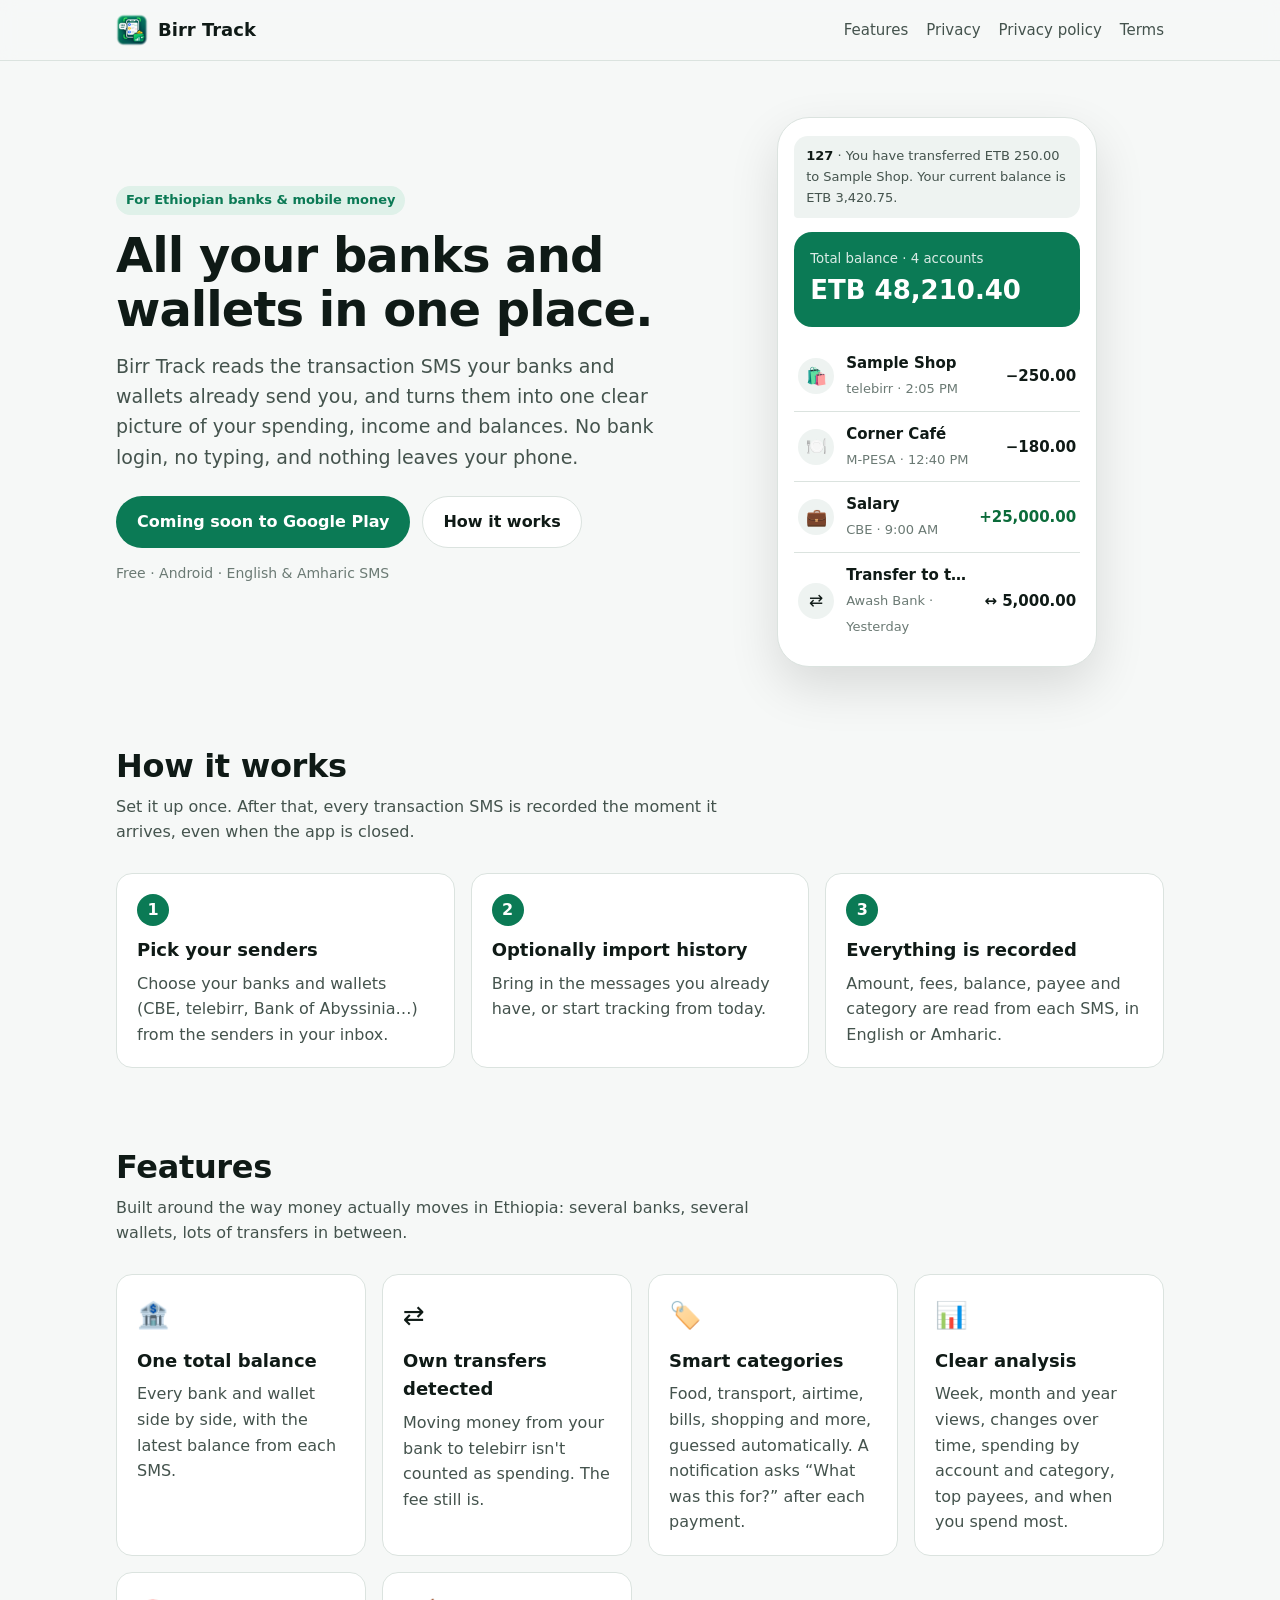
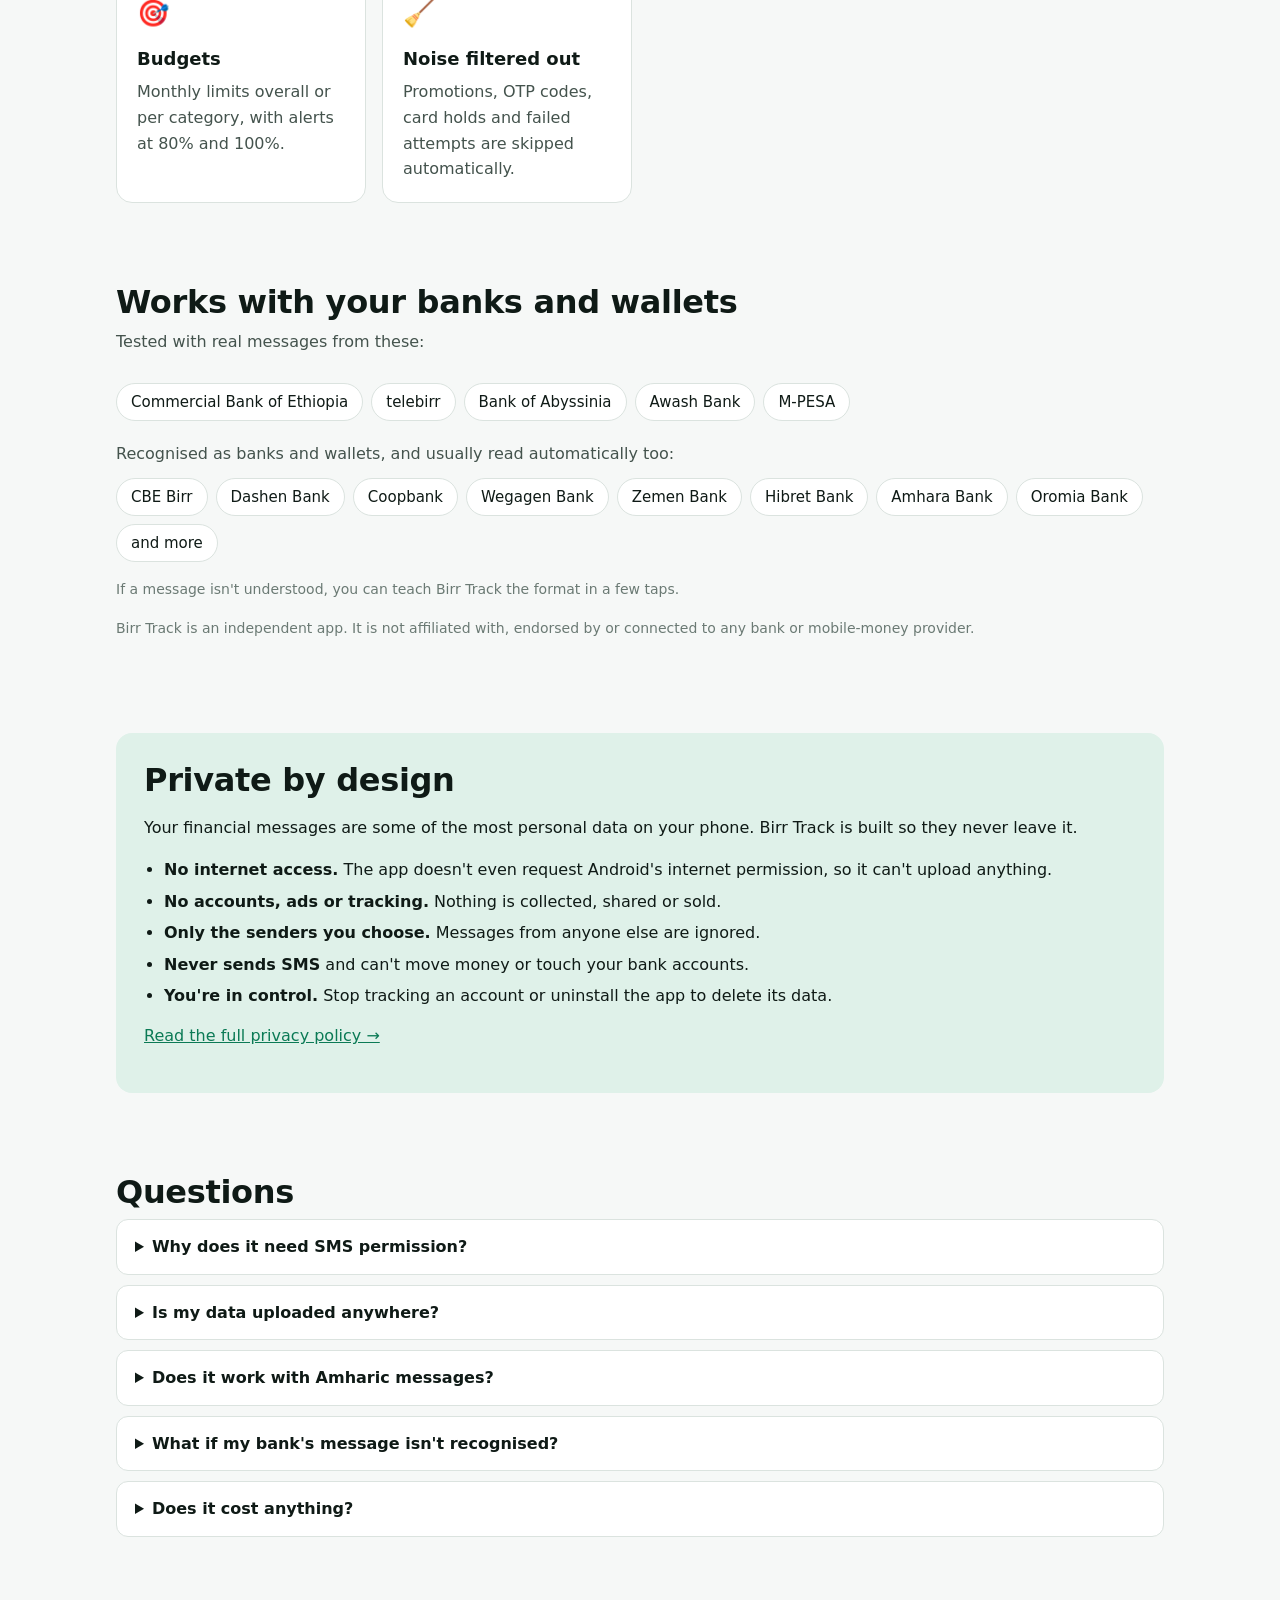
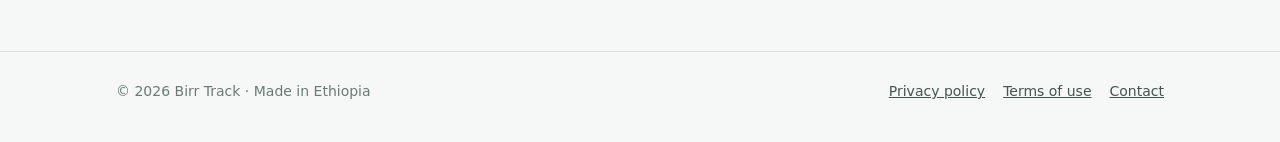
==== index.html @ 7666a2f2 "Birr Track website: home, privacy policy and terms of use Static site for GitHub Pages. Privacy poli" ====
<!doctype html>
<html lang="en">
<head>
<meta charset="utf-8">
<meta name="viewport" content="width=device-width, initial-scale=1">
<title>Birr Track: all your banks and wallets in one place</title>
<meta name="description" content="Birr Track turns the SMS your Ethiopian banks and mobile-money wallets send into one clear record of your spending, income and balances. Private by design: everything stays on your phone.">
<link rel="icon" type="image/png" href="assets/icon.png">
<link rel="stylesheet" href="assets/style.css">
</head>
<body>
<header class="site-header">
  <div class="wrap">
    <a class="brand" href="./"><img src="assets/icon.png" alt="">Birr Track</a>
    <nav class="site-nav" aria-label="Main">
      <a class="optional" href="#features">Features</a>
      <a class="optional" href="#privacy">Privacy</a>
      <a href="privacy/">Privacy policy</a>
      <a href="terms/">Terms</a>
    </nav>
  </div>
</header>

<main>
  <div class="hero">
    <div class="wrap">
      <div>
        <span class="eyebrow">For Ethiopian banks &amp; mobile money</span>
        <h1>All your banks and wallets in one place.</h1>
        <p class="lead">Birr Track reads the transaction SMS your banks and wallets already send you, and turns them into one clear picture of your spending, income and balances. No bank login, no typing, and nothing leaves your phone.</p>
        <div class="cta">
          <span class="btn btn-primary" aria-disabled="true">Coming soon to Google Play</span>
          <a class="btn btn-ghost" href="#how">How it works</a>
        </div>
        <p class="note">Free · Android · English &amp; Amharic SMS</p>
      </div>
      <div aria-hidden="true">
        <div class="phone">
          <div class="sms"><b>127</b> · You have transferred ETB 250.00 to Sample Shop. Your current balance is ETB 3,420.75.</div>
          <div class="bal"><small>Total balance · 4 accounts</small><strong>ETB 48,210.40</strong></div>
          <div class="txn"><div class="ic">🛍️</div><div class="who"><b>Sample Shop</b><span>telebirr · 2:05 PM</span></div><div class="amt debit">−250.00</div></div>
          <div class="txn"><div class="ic">🍽️</div><div class="who"><b>Corner Café</b><span>M-PESA · 12:40 PM</span></div><div class="amt debit">−180.00</div></div>
          <div class="txn"><div class="ic">💼</div><div class="who"><b>Salary</b><span>CBE · 9:00 AM</span></div><div class="amt credit">+25,000.00</div></div>
          <div class="txn"><div class="ic">⇄</div><div class="who"><b>Transfer to telebirr</b><span>Awash Bank · Yesterday</span></div><div class="amt debit">↔ 5,000.00</div></div>
        </div>
      </div>
    </div>
  </div>

  <section id="how">
    <div class="wrap">
      <h2>How it works</h2>
      <p class="section-lead">Set it up once. After that, every transaction SMS is recorded the moment it arrives, even when the app is closed.</p>
      <div class="steps">
        <div class="card"><h3>Pick your senders</h3><p>Choose your banks and wallets (CBE, telebirr, Bank of Abyssinia…) from the senders in your inbox.</p></div>
        <div class="card"><h3>Optionally import history</h3><p>Bring in the messages you already have, or start tracking from today.</p></div>
        <div class="card"><h3>Everything is recorded</h3><p>Amount, fees, balance, payee and category are read from each SMS, in English or Amharic.</p></div>
      </div>
    </div>
  </section>

  <section id="features">
    <div class="wrap">
      <h2>Features</h2>
      <p class="section-lead">Built around the way money actually moves in Ethiopia: several banks, several wallets, lots of transfers in between.</p>
      <div class="grid">
        <div class="card"><div class="emoji">🏦</div><h3>One total balance</h3><p>Every bank and wallet side by side, with the latest balance from each SMS.</p></div>
        <div class="card"><div class="emoji">⇄</div><h3>Own transfers detected</h3><p>Moving money from your bank to telebirr isn't counted as spending. The fee still is.</p></div>
        <div class="card"><div class="emoji">🏷️</div><h3>Smart categories</h3><p>Food, transport, airtime, bills, shopping and more, guessed automatically. A notification asks “What was this for?” after each payment.</p></div>
        <div class="card"><div class="emoji">📊</div><h3>Clear analysis</h3><p>Week, month and year views, changes over time, spending by account and category, top payees, and when you spend most.</p></div>
        <div class="card"><div class="emoji">🎯</div><h3>Budgets</h3><p>Monthly limits overall or per category, with alerts at 80% and 100%.</p></div>
        <div class="card"><div class="emoji">🧹</div><h3>Noise filtered out</h3><p>Promotions, OTP codes, card holds and failed attempts are skipped automatically.</p></div>
      </div>
    </div>
  </section>

  <section id="banks">
    <div class="wrap">
      <h2>Works with your banks and wallets</h2>
      <p class="section-lead">Tested with real messages from these:</p>
      <div class="chips">
        <span class="chip">Commercial Bank of Ethiopia</span><span class="chip">telebirr</span><span class="chip">Bank of Abyssinia</span><span class="chip">Awash Bank</span><span class="chip">M-PESA</span>
      </div>
      <p class="section-lead" style="margin:20px 0 12px">Recognised as banks and wallets, and usually read automatically too:</p>
      <div class="chips">
        <span class="chip">CBE Birr</span><span class="chip">Dashen Bank</span><span class="chip">Coopbank</span><span class="chip">Wegagen Bank</span><span class="chip">Zemen Bank</span><span class="chip">Hibret Bank</span><span class="chip">Amhara Bank</span><span class="chip">Oromia Bank</span><span class="chip">and more</span>
      </div>
      <p class="note" style="margin-top:16px">If a message isn't understood, you can teach Birr Track the format in a few taps.</p>
      <p class="note" style="margin-top:16px">Birr Track is an independent app. It is not affiliated with, endorsed by or connected to any bank or mobile-money provider.</p>
    </div>
  </section>

  <section id="privacy">
    <div class="wrap">
      <div class="promise">
        <h2>Private by design</h2>
        <p>Your financial messages are some of the most personal data on your phone. Birr Track is built so they never leave it.</p>
        <ul>
          <li><strong>No internet access.</strong> The app doesn't even request Android's internet permission, so it can't upload anything.</li>
          <li><strong>No accounts, ads or tracking.</strong> Nothing is collected, shared or sold.</li>
          <li><strong>Only the senders you choose.</strong> Messages from anyone else are ignored.</li>
          <li><strong>Never sends SMS</strong> and can't move money or touch your bank accounts.</li>
          <li><strong>You're in control.</strong> Stop tracking an account or uninstall the app to delete its data.</li>
        </ul>
        <p style="margin-top:14px"><a href="privacy/">Read the full privacy policy →</a></p>
      </div>
    </div>
  </section>

  <section id="faq">
    <div class="wrap">
      <h2>Questions</h2>
      <details><summary>Why does it need SMS permission?</summary><p>Banks and wallets send an SMS for every transaction. Reading those messages is the only way the app can see your transactions without your bank password. It reads your inbox once to list senders, then only the senders you choose.</p></details>
      <details><summary>Is my data uploaded anywhere?</summary><p>No. The app has no internet permission, so it physically can't send data. Everything is stored in the app's private storage on your phone.</p></details>
      <details><summary>Does it work with Amharic messages?</summary><p>Yes. It understands English and Amharic transaction messages, including amounts in ብር, balances (ቀሪ ሒሳብ) and fees.</p></details>
      <details><summary>What if my bank's message isn't recognised?</summary><p>It goes to a “Needs review” list. Tap the amount and balance in the message once, and Birr Track remembers that format for that sender.</p></details>
      <details><summary>Does it cost anything?</summary><p>No. Birr Track is free, with no ads and no in-app purchases.</p></details>
    </div>
  </section>
</main>

<footer class="site-footer">
  <div class="wrap">
    <span>© 2026 Birr Track · Made in Ethiopia</span>
    <nav aria-label="Footer">
      <a href="privacy/">Privacy policy</a>
      <a href="terms/">Terms of use</a>
      <a href="mailto:kaleabolani@gmail.com">Contact</a>
    </nav>
  </div>
</footer>
</body>
</html>
---- assets/style.css ----
/* Birr Track website. Colours as tokens; dark mode follows the system. */
:root {
  --bg: #f6f8f7;
  --surface: #ffffff;
  --surface-2: #eef3f1;
  --text: #0f1a16;
  --text-2: #44534d;
  --muted: #6b7a74;
  --border: #dbe3df;
  --brand: #0b7a55;
  --brand-ink: #ffffff;
  --brand-soft: #dff1e9;
  --debit: #b4232c;
  --credit: #0b6b3a;
  --radius: 16px;
  --max: 1080px;
  color-scheme: light;
}
@media (prefers-color-scheme: dark) {
  :root {
    --bg: #0e1412;
    --surface: #151d1a;
    --surface-2: #1c2622;
    --text: #e9efec;
    --text-2: #b9c6c0;
    --muted: #8a9a93;
    --border: #2a3632;
    --brand: #3fbf8b;
    --brand-ink: #062118;
    --brand-soft: #173a2d;
    --debit: #ff8a8f;
    --credit: #6fdc9f;
    color-scheme: dark;
  }
}

* { box-sizing: border-box; }
html { -webkit-text-size-adjust: 100%; }
body {
  margin: 0;
  background: var(--bg);
  color: var(--text);
  font: 16px/1.6 system-ui, -apple-system, "Segoe UI", Roboto, "Noto Sans Ethiopic", "Noto Sans", sans-serif;
}
a { color: var(--brand); }
img { max-width: 100%; }
.wrap { max-width: var(--max); margin: 0 auto; padding: 0 16px; }

/* Header & footer */
.site-header { position: sticky; top: 0; z-index: 10; background: color-mix(in srgb, var(--bg) 88%, transparent); backdrop-filter: blur(8px); border-bottom: 1px solid var(--border); }
.site-header .wrap { display: flex; align-items: center; justify-content: space-between; height: 60px; gap: 12px; }
.brand { display: flex; align-items: center; gap: 10px; text-decoration: none; color: var(--text); font-weight: 700; font-size: 18px; }
.brand img { width: 32px; height: 32px; border-radius: 8px; }
.site-nav { display: flex; gap: 18px; }
.site-nav a { color: var(--text-2); text-decoration: none; font-size: 15px; }
.site-nav a:hover, .site-nav a[aria-current="page"] { color: var(--text); }
@media (max-width: 560px) { .site-nav .optional { display: none; } .site-nav { gap: 14px; } }

.site-footer { border-top: 1px solid var(--border); margin-top: 64px; padding: 28px 0 40px; color: var(--muted); font-size: 14px; }
.site-footer .wrap { display: flex; flex-wrap: wrap; gap: 12px 24px; justify-content: space-between; }
.site-footer nav { display: flex; gap: 18px; flex-wrap: wrap; }
.site-footer a { color: var(--text-2); }

/* Hero */
.hero { padding: 56px 0 40px; }
.hero .wrap { display: grid; grid-template-columns: 1.1fr 0.9fr; gap: 40px; align-items: center; }
@media (max-width: 820px) { .hero .wrap { grid-template-columns: 1fr; } .hero { padding-top: 32px; } }
.eyebrow { display: inline-block; background: var(--brand-soft); color: var(--brand); font-weight: 600; font-size: 13px; padding: 4px 10px; border-radius: 999px; }
h1 { font-size: clamp(32px, 6vw, 48px); line-height: 1.12; margin: 14px 0 14px; letter-spacing: -0.02em; }
.lead { font-size: 19px; color: var(--text-2); margin: 0 0 24px; max-width: 34em; }
.cta { display: flex; flex-wrap: wrap; gap: 12px; align-items: center; }
.btn { display: inline-flex; align-items: center; gap: 8px; padding: 12px 20px; border-radius: 999px; font-weight: 600; text-decoration: none; border: 1px solid transparent; }
.btn-primary { background: var(--brand); color: var(--brand-ink); }
.btn-ghost { border-color: var(--border); color: var(--text); background: var(--surface); }
.note { color: var(--muted); font-size: 14px; }

/* Phone mock-up (illustrative, invented data) */
.phone { width: min(320px, 100%); margin: 0 auto; background: var(--surface); border: 1px solid var(--border); border-radius: 32px; padding: 18px 16px; box-shadow: 0 20px 50px rgb(0 0 0 / 0.12); }
.phone .bal { background: var(--brand); color: var(--brand-ink); border-radius: 18px; padding: 16px; margin-bottom: 14px; }
.phone .bal small { opacity: 0.85; display: block; }
.phone .bal strong { font-size: 26px; }
.txn { display: flex; align-items: center; gap: 12px; padding: 10px 4px; border-bottom: 1px solid var(--border); }
.txn:last-child { border-bottom: 0; }
.txn .ic { width: 36px; height: 36px; border-radius: 50%; background: var(--surface-2); display: grid; place-items: center; font-size: 17px; flex: none; }
.txn .who { flex: 1; min-width: 0; }
.txn .who b { display: block; font-size: 15px; white-space: nowrap; overflow: hidden; text-overflow: ellipsis; }
.txn .who span { color: var(--muted); font-size: 13px; }
.txn .amt { font-weight: 700; font-variant-numeric: tabular-nums; font-size: 15px; }
.txn .amt.debit { color: var(--text); }
.txn .amt.credit { color: var(--credit); }
.sms { background: var(--surface-2); border-radius: 14px 14px 14px 4px; padding: 10px 12px; font-size: 13px; color: var(--text-2); margin-bottom: 14px; }
.sms b { color: var(--text); }

/* Sections */
section { padding: 40px 0; }
h2 { font-size: clamp(24px, 4vw, 32px); line-height: 1.2; margin: 0 0 8px; letter-spacing: -0.01em; }
.section-lead { color: var(--text-2); margin: 0 0 28px; max-width: 40em; }
.grid { display: grid; gap: 16px; grid-template-columns: repeat(auto-fill, minmax(240px, 1fr)); }
.card { background: var(--surface); border: 1px solid var(--border); border-radius: var(--radius); padding: 20px; }
.card h3 { margin: 10px 0 6px; font-size: 18px; }
.card p { margin: 0; color: var(--text-2); }
.card .emoji { font-size: 26px; }
.steps { counter-reset: step; display: grid; gap: 16px; grid-template-columns: repeat(auto-fit, minmax(220px, 1fr)); }
.steps .card::before { counter-increment: step; content: counter(step); display: inline-grid; place-items: center; width: 32px; height: 32px; border-radius: 50%; background: var(--brand); color: var(--brand-ink); font-weight: 700; }
.chips { display: flex; flex-wrap: wrap; gap: 8px; }
.chip { background: var(--surface); border: 1px solid var(--border); border-radius: 999px; padding: 6px 14px; font-size: 15px; }
.promise { background: var(--brand-soft); border-radius: var(--radius); padding: 28px; }
.promise ul { margin: 12px 0 0; padding-left: 20px; }
.promise li { margin: 6px 0; }
details { background: var(--surface); border: 1px solid var(--border); border-radius: 12px; padding: 14px 18px; margin-bottom: 10px; }
summary { cursor: pointer; font-weight: 600; }
details p { margin: 10px 0 0; color: var(--text-2); }

/* Long-form legal pages */
.doc { max-width: 760px; padding-top: 32px; }
.doc h1 { font-size: clamp(28px, 5vw, 38px); }
.doc h2 { font-size: 22px; margin-top: 36px; }
.doc p, .doc li { color: var(--text-2); }
.doc strong { color: var(--text); }
.doc code { background: var(--surface-2); padding: 1px 6px; border-radius: 6px; font-size: 0.92em; }
.doc .meta { background: var(--surface); border: 1px solid var(--border); border-radius: 12px; padding: 14px 18px; }
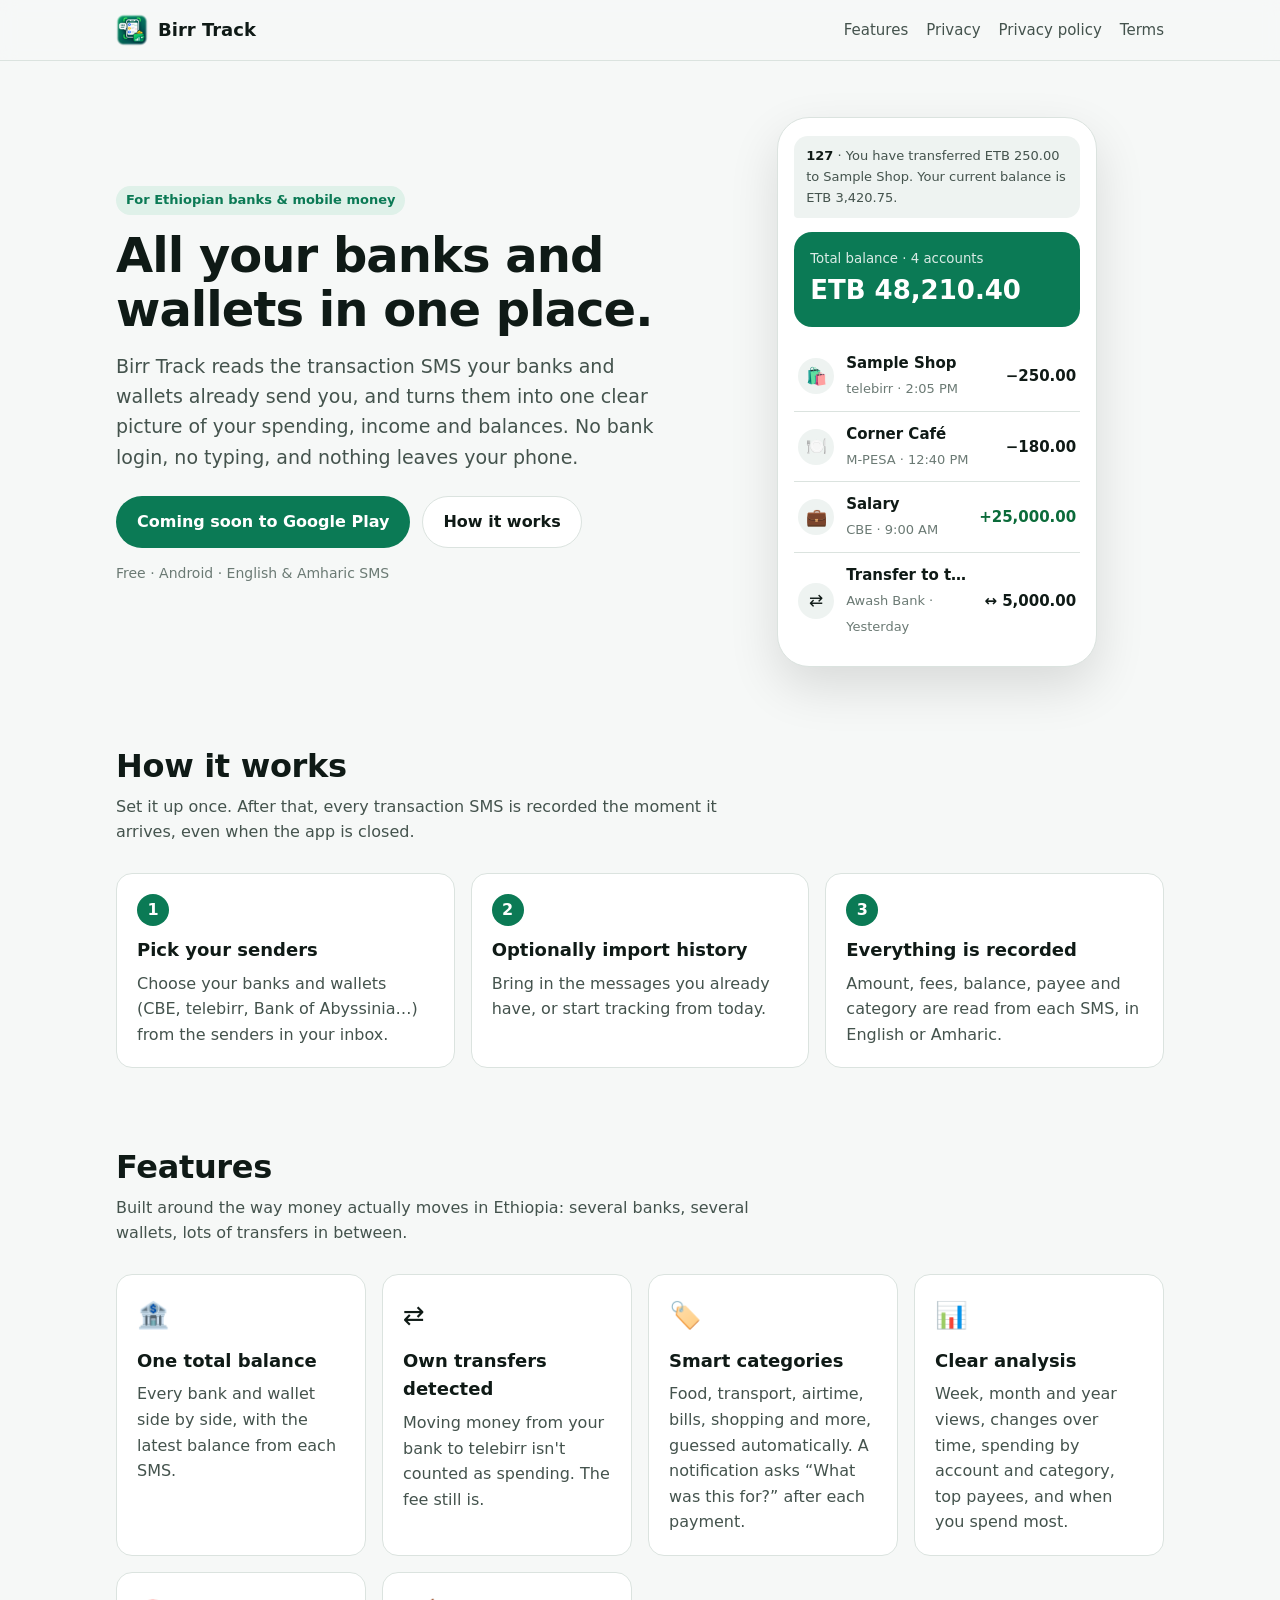
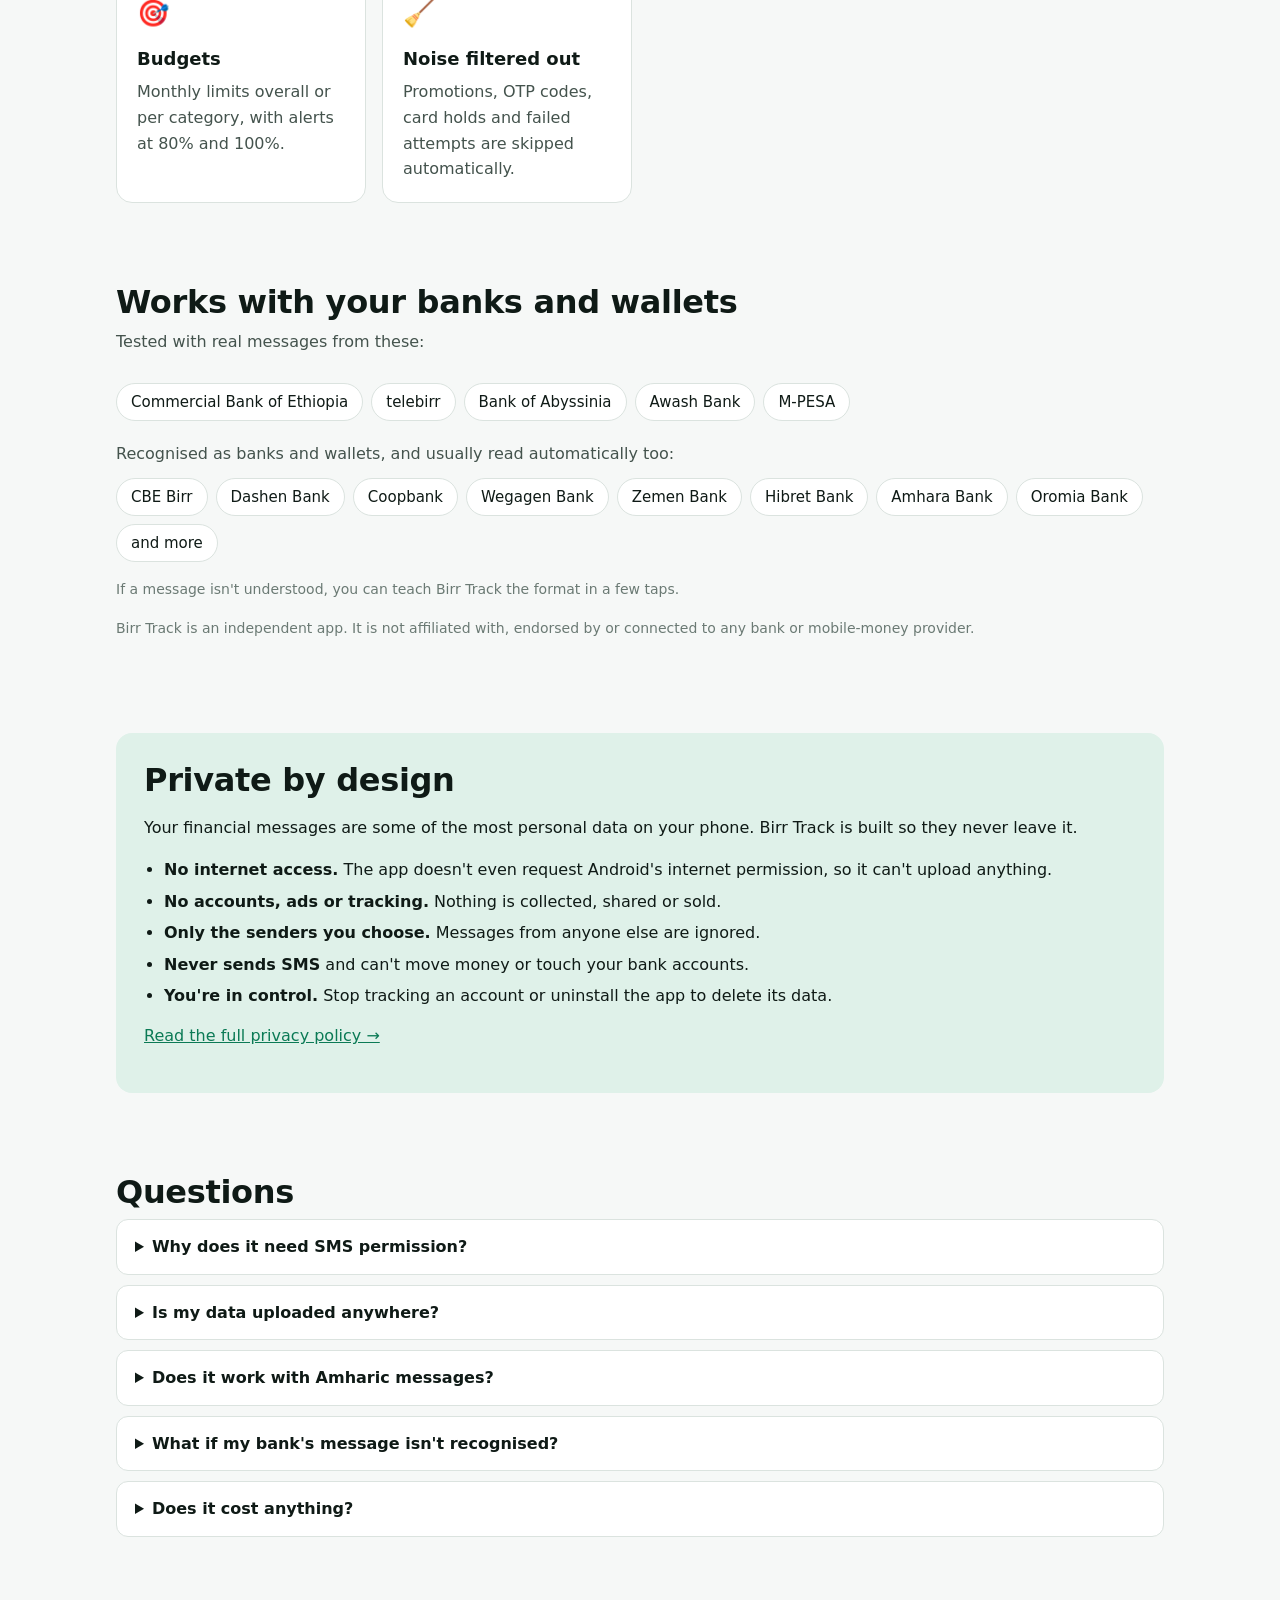
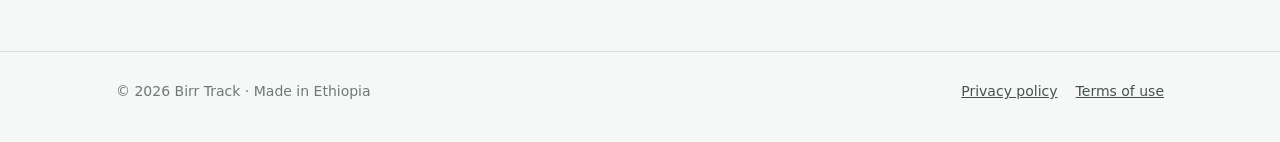
==== commit 279981a2: "Remove contact mailto links; keep plain-text privacy contact Play's User Data policy requires a priv" ====
--- a/index.html
+++ b/index.html
@@ -125,7 +125,6 @@
     <nav aria-label="Footer">
       <a href="privacy/">Privacy policy</a>
       <a href="terms/">Terms of use</a>
-      <a href="mailto:kaleabolani@gmail.com">Contact</a>
     </nav>
   </div>
 </footer>
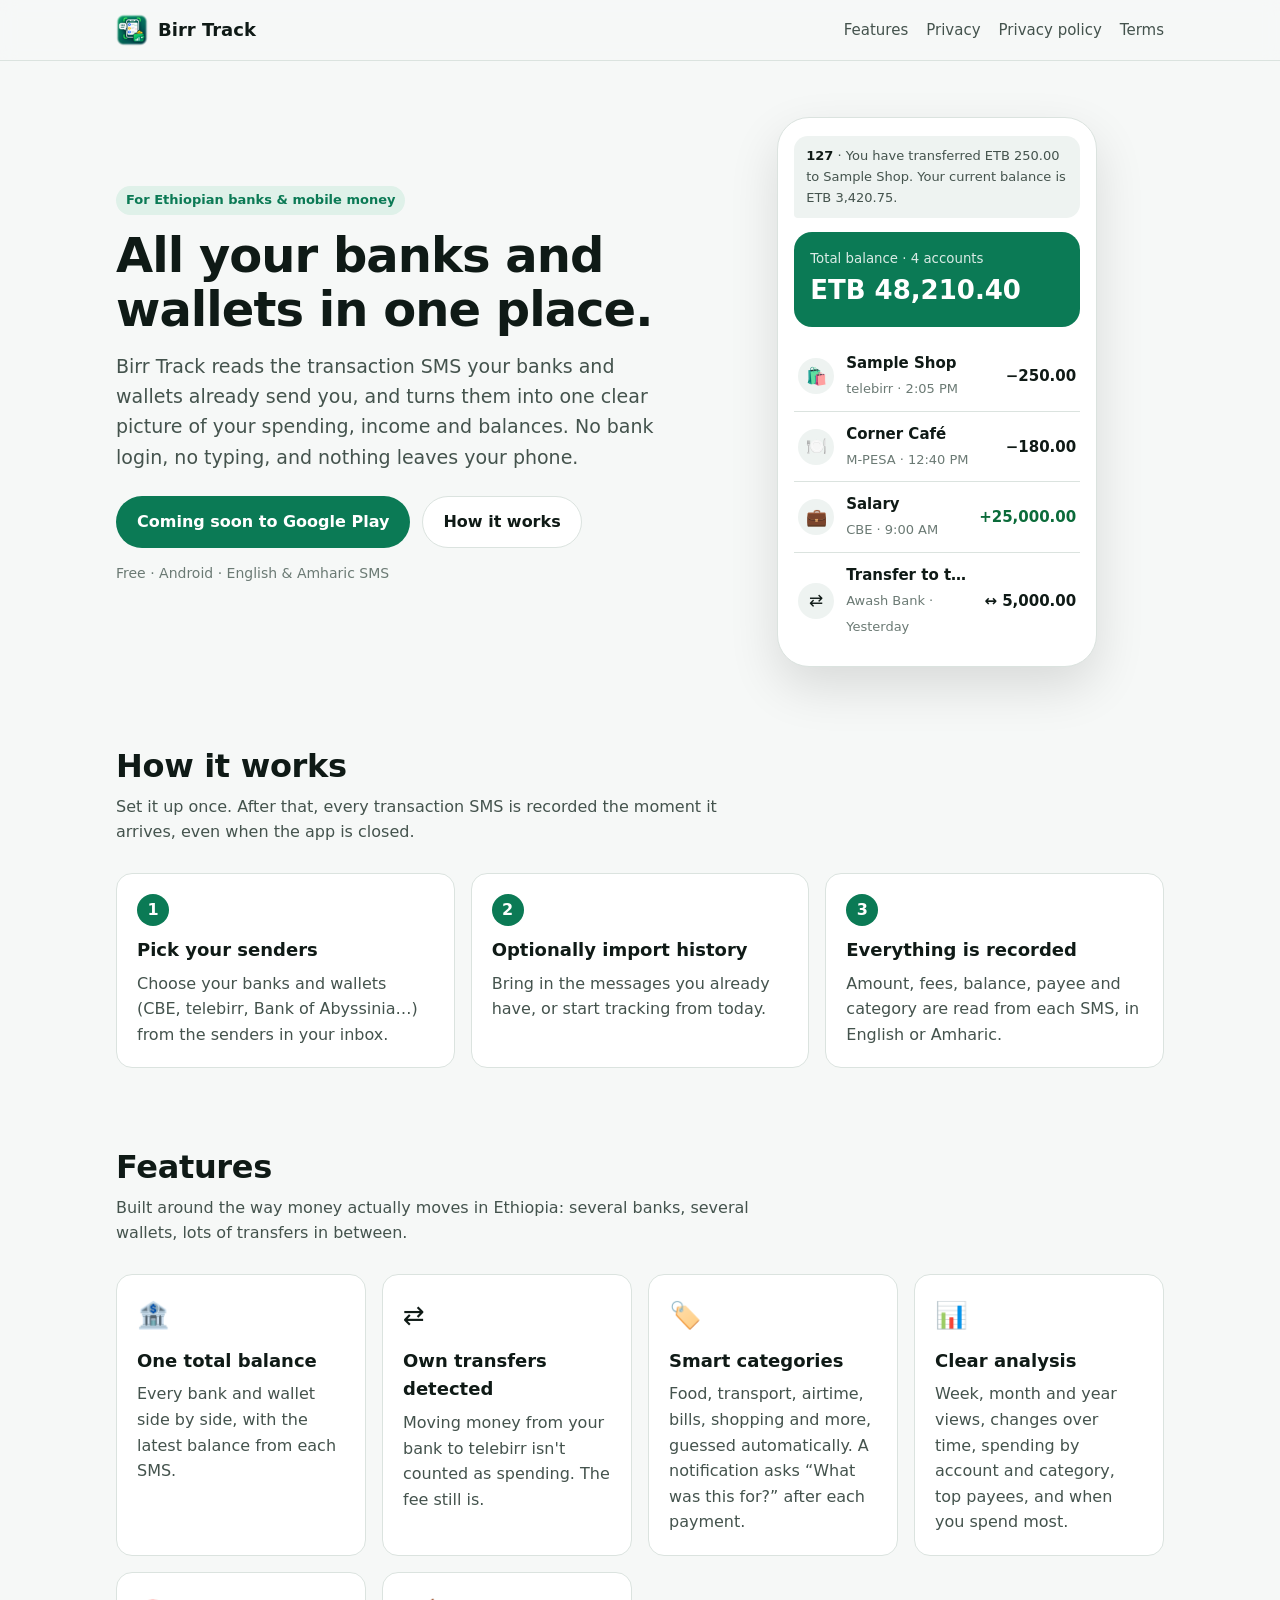
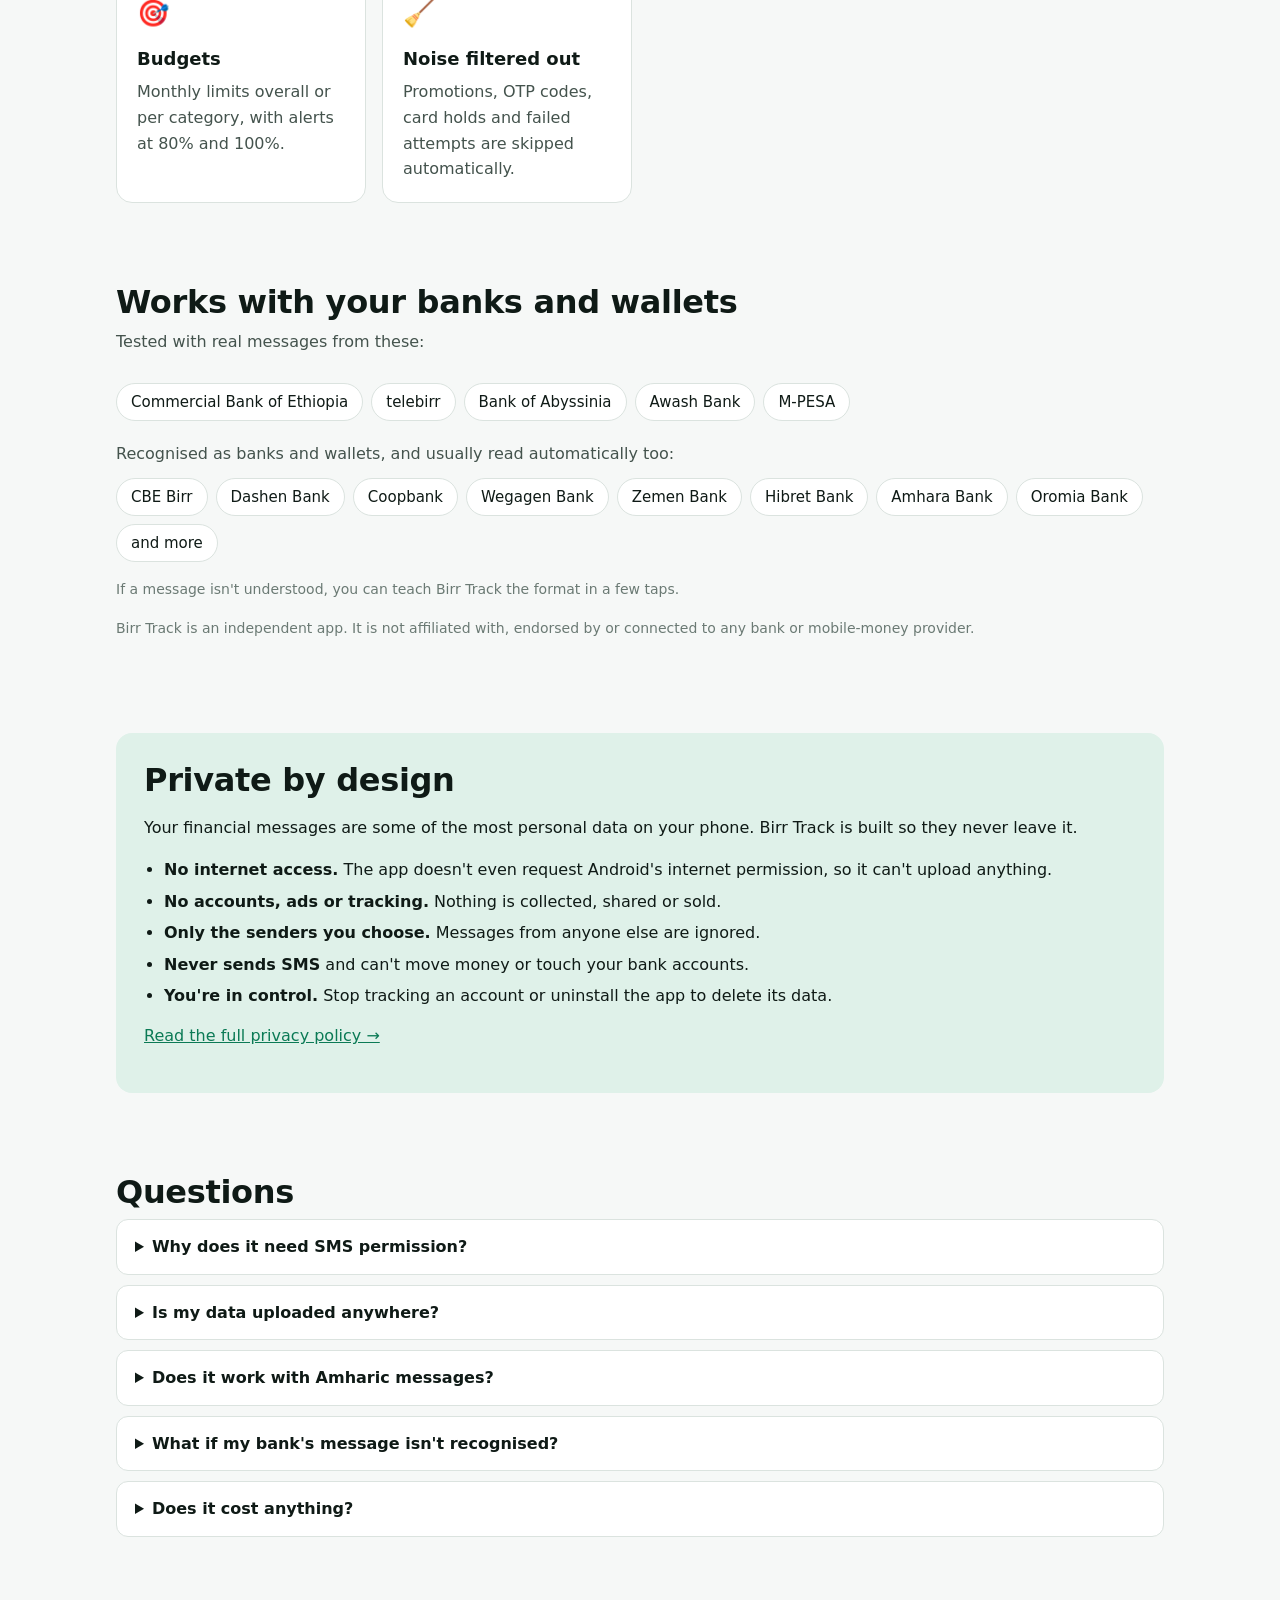
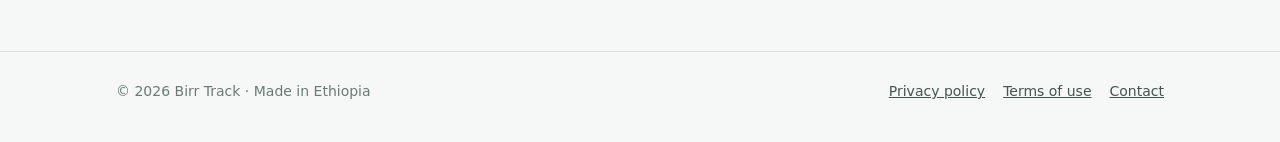
==== commit 6d9bdebf: "Contact: olanizo.yt@gmail.com with mailto links Co-Authored-By: Claude Opus 5.5 (1M context) <norepl" ====
--- a/index.html
+++ b/index.html
@@ -125,6 +125,7 @@
     <nav aria-label="Footer">
       <a href="privacy/">Privacy policy</a>
       <a href="terms/">Terms of use</a>
+      <a href="mailto:olanizo.yt@gmail.com">Contact</a>
     </nav>
   </div>
 </footer>
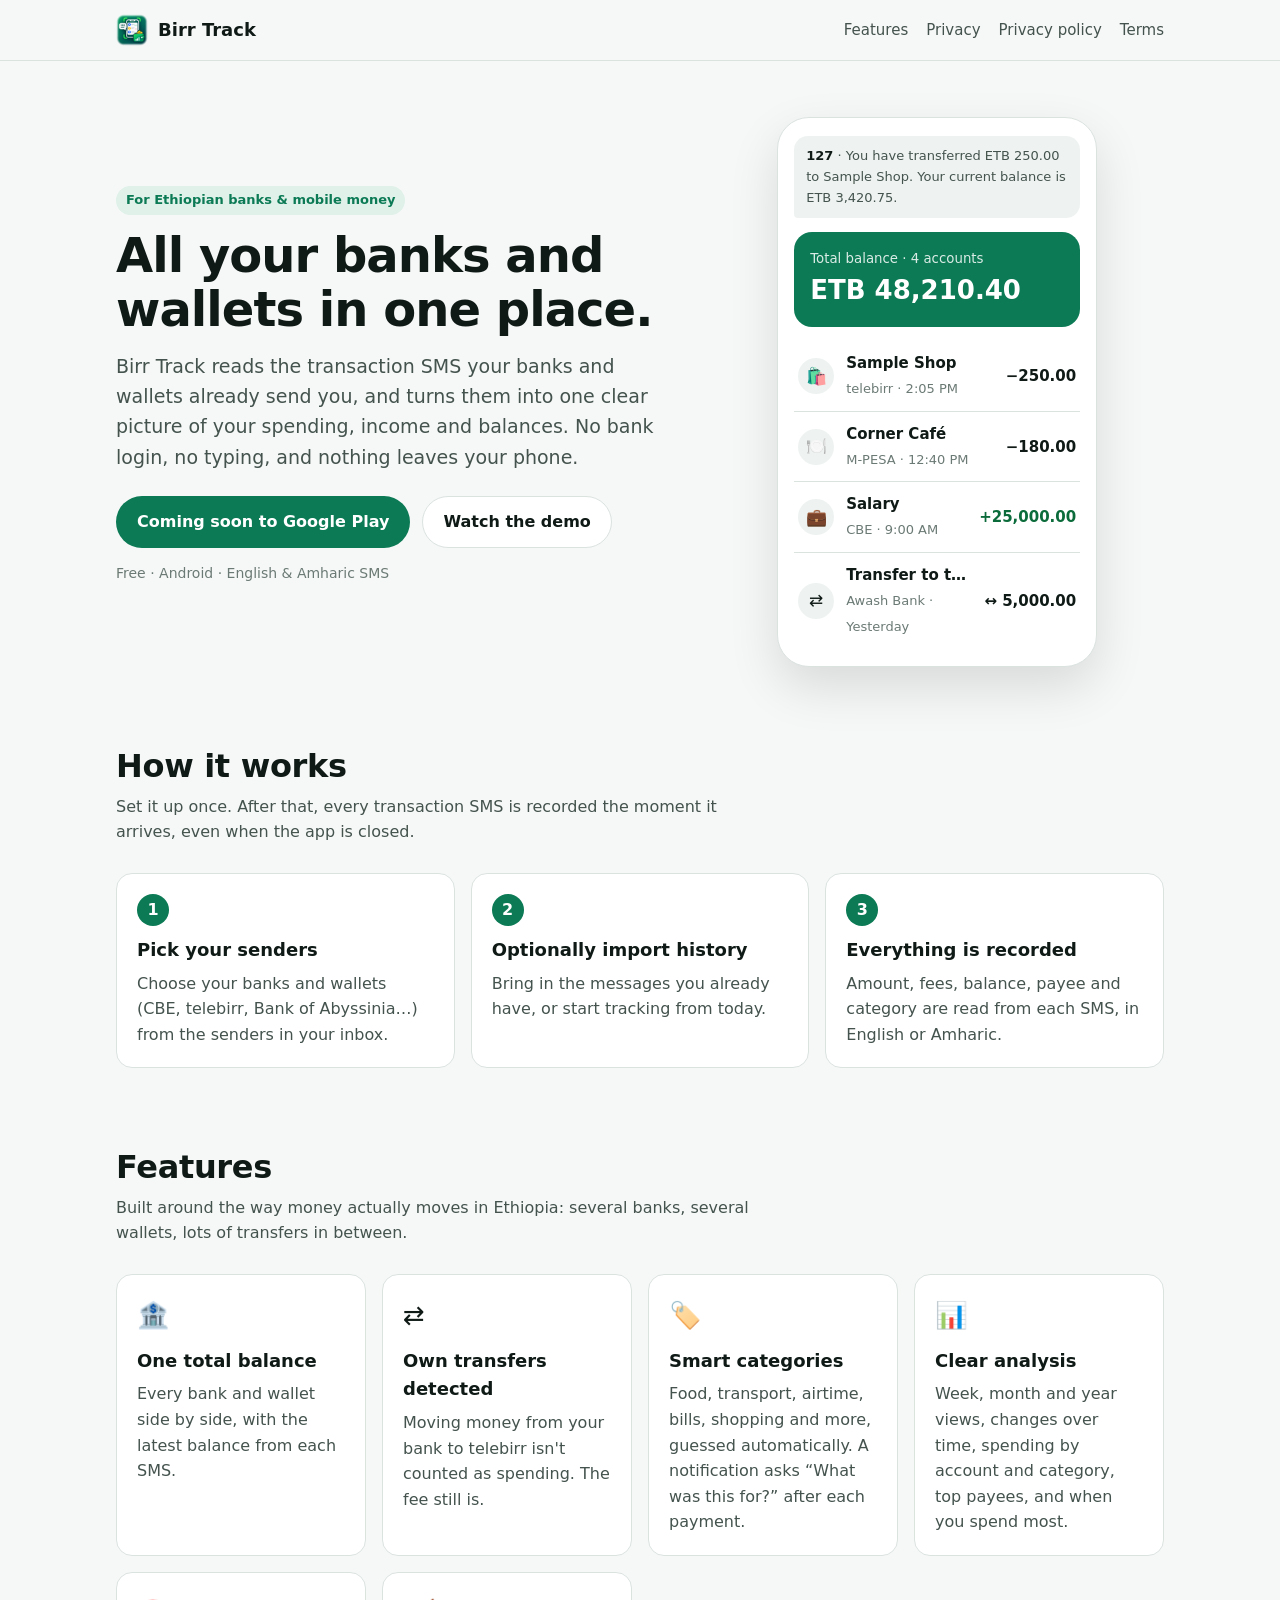
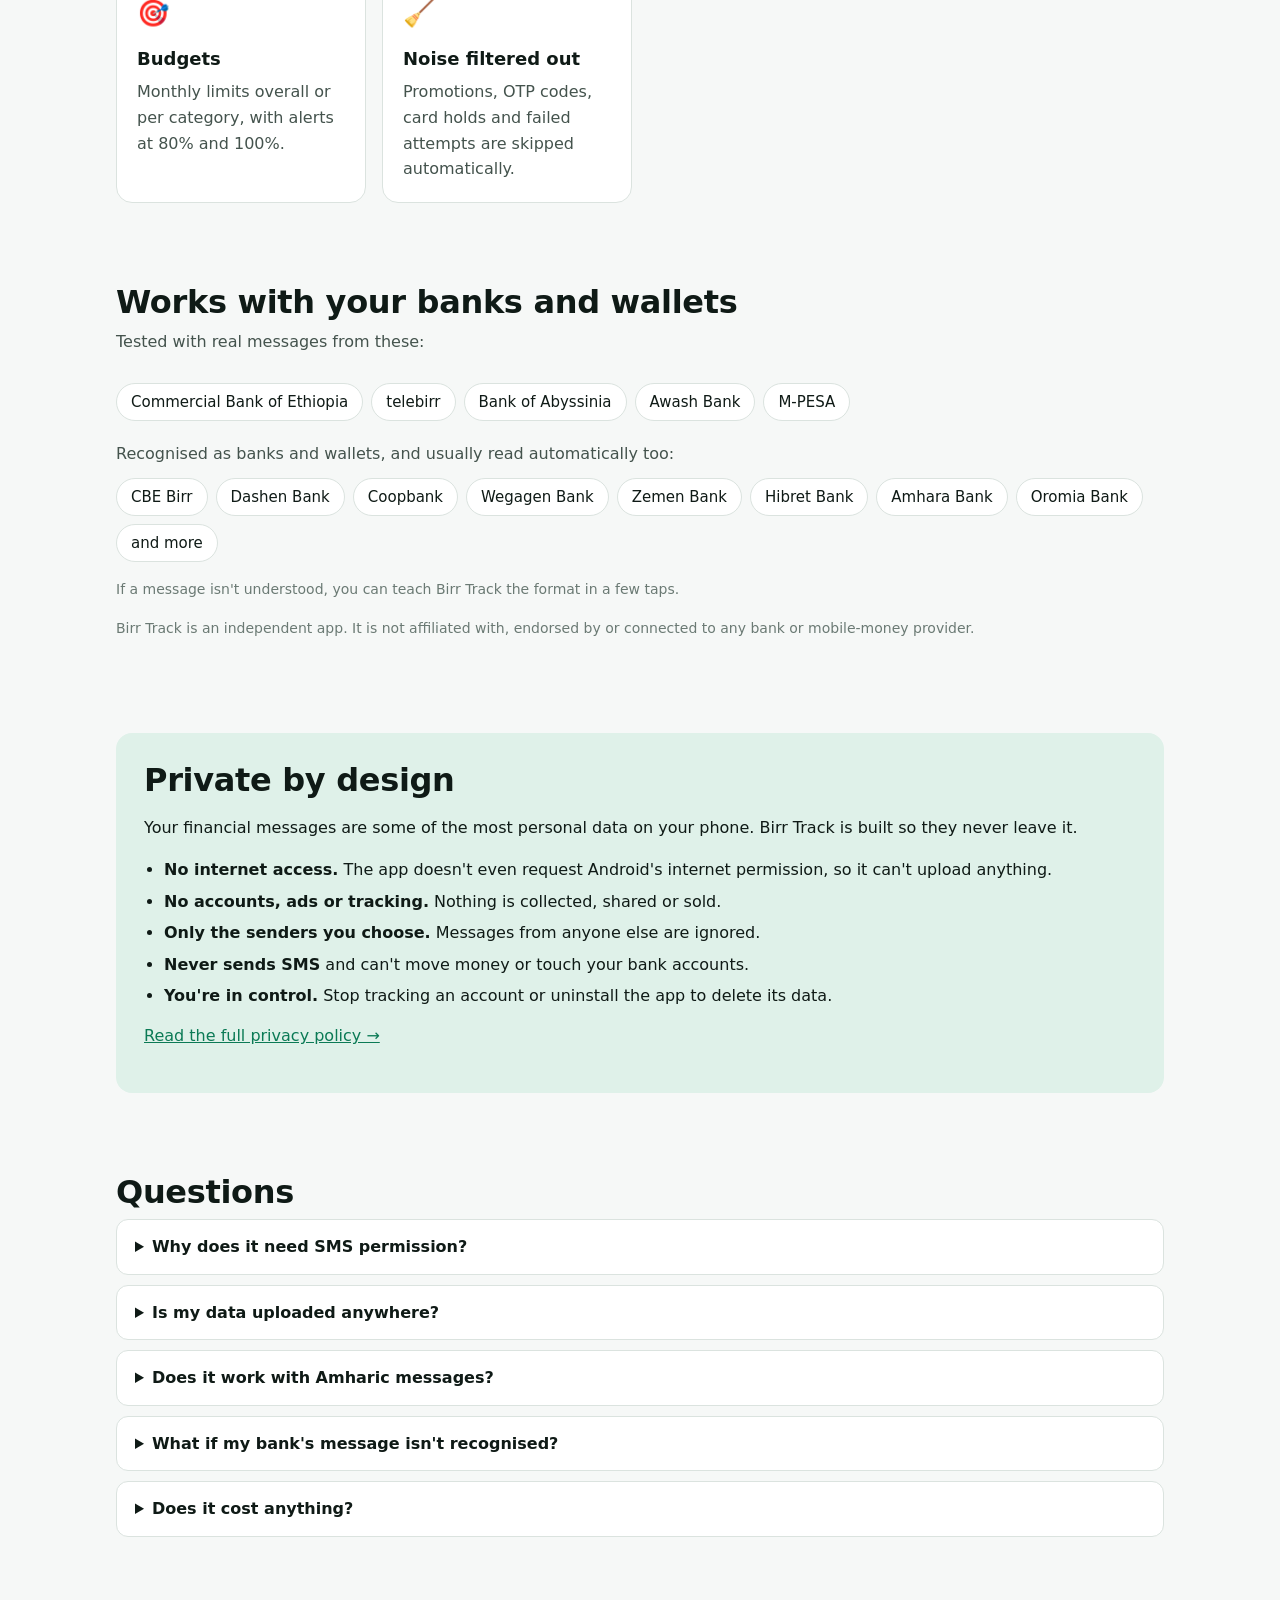
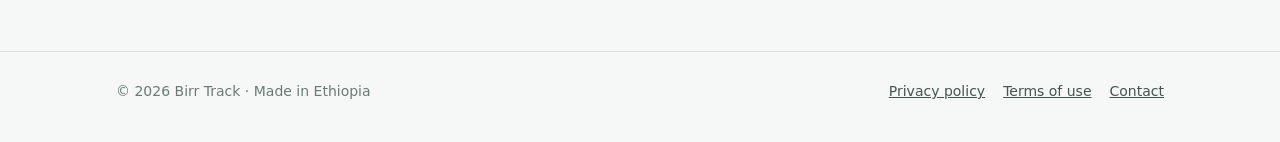
==== commit eafefcbe: "Add review demo video page (/demo/) 100-second walkthrough recorded on an emulator with invented SMS" ====
--- a/index.html
+++ b/index.html
@@ -30,7 +30,7 @@
         <p class="lead">Birr Track reads the transaction SMS your banks and wallets already send you, and turns them into one clear picture of your spending, income and balances. No bank login, no typing, and nothing leaves your phone.</p>
         <div class="cta">
           <span class="btn btn-primary" aria-disabled="true">Coming soon to Google Play</span>
-          <a class="btn btn-ghost" href="#how">How it works</a>
+          <a class="btn btn-ghost" href="demo/">Watch the demo</a>
         </div>
         <p class="note">Free · Android · English &amp; Amharic SMS</p>
       </div>
